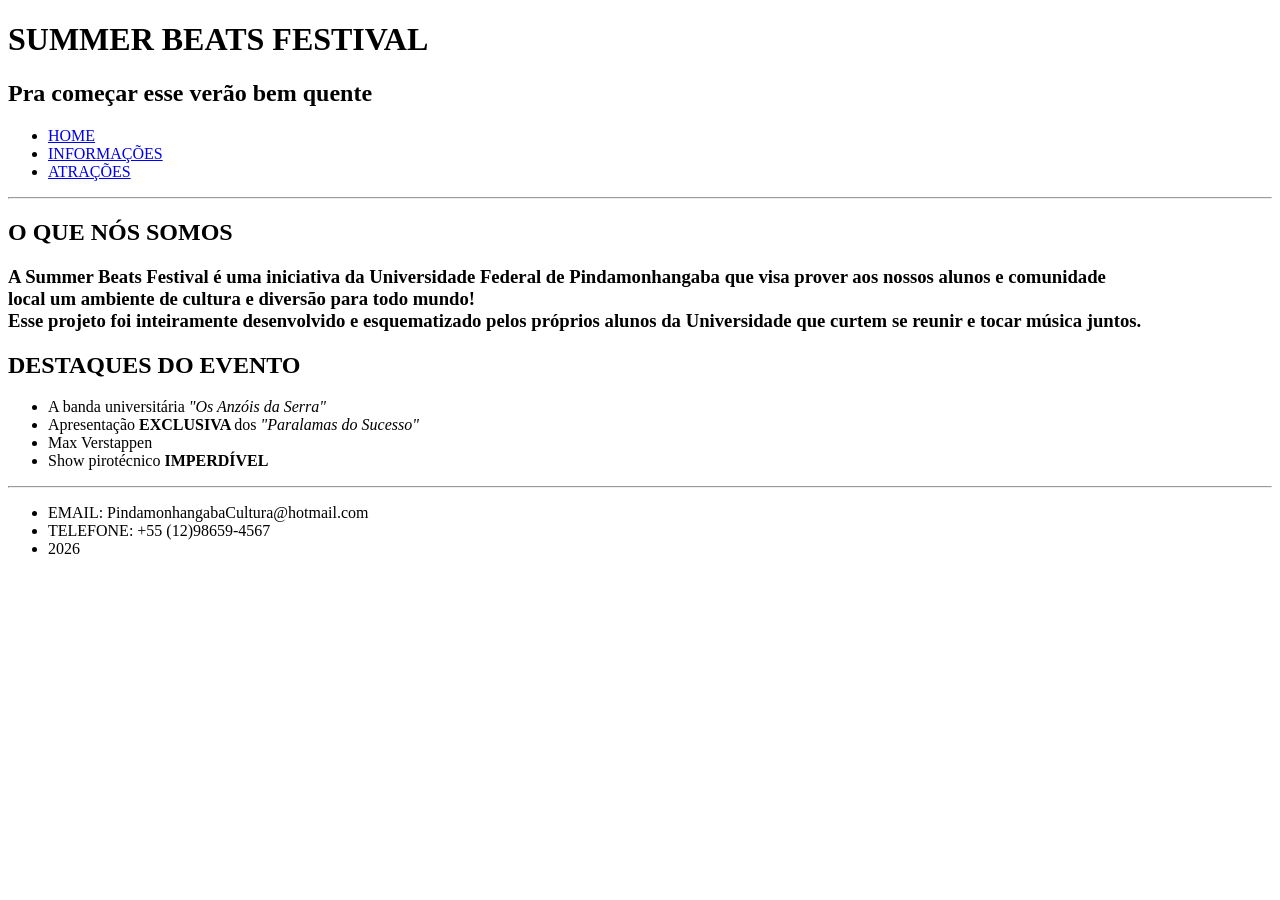
==== index.html @ be87dc03 "first commit" ====
<!DOCTYPE html>
<html lang="pt-BR">
<head>
    <meta charset="UTF-8">
    <meta name="viewport" content="width=device-width, initial-scale=1.0">
    <title>Summer Beats</title>
</head>
<body>
    <header>
        <h1> SUMMER BEATS FESTIVAL </h1>
        <h2> Pra começar esse verão bem quente </h2>
        <nav>
            <ul>
                <li> <a href="./index.html"> HOME </a> </li>
                <li> <a href="./INFORMAÇÕES.html"> INFORMAÇÕES </a> </li>
                <li> <a href="./ATRAÇÕES.html"> ATRAÇÕES </a> </li>
            </ul>
        </nav>
    </header>
    <hr>
    <main>
        <section>
            <article>
                <h2> <b> <strong> O QUE NÓS SOMOS </strong></b></h2>
            </article>
            <article>
                <h3> A Summer Beats Festival é uma iniciativa da Universidade Federal de Pindamonhangaba que visa prover aos nossos alunos
                    e comunidade <br> local um ambiente de cultura e diversão para todo mundo! <br> Esse projeto foi inteiramente desenvolvido e 
                    esquematizado pelos próprios alunos da Universidade que curtem se reunir e tocar música juntos.
                </h3>
            </article>
            <article>
                <h2> <b> <strong> DESTAQUES DO EVENTO </strong>  </b> </h2>
            </article>
            <article>
                <ul>
                    <li> A banda universitária <i> "Os Anzóis da Serra" </i> </li>
                    <li> Apresentação <strong> EXCLUSIVA </strong> dos <i> "Paralamas do Sucesso" </i></li>
                    <li> Max Verstappen </li>
                    <li> Show pirotécnico <strong> IMPERDÍVEL </strong></li>
                </ul>
            </article>
        </section>
    </main>
    <hr>
    <footer>
        <ul>
            <li>EMAIL: PindamonhangabaCultura@hotmail.com</li>
            <li>TELEFONE: +55 (12)98659-4567</li>
            <li>2026</li>
        </ul>
    </footer>
    
</body>
</html>
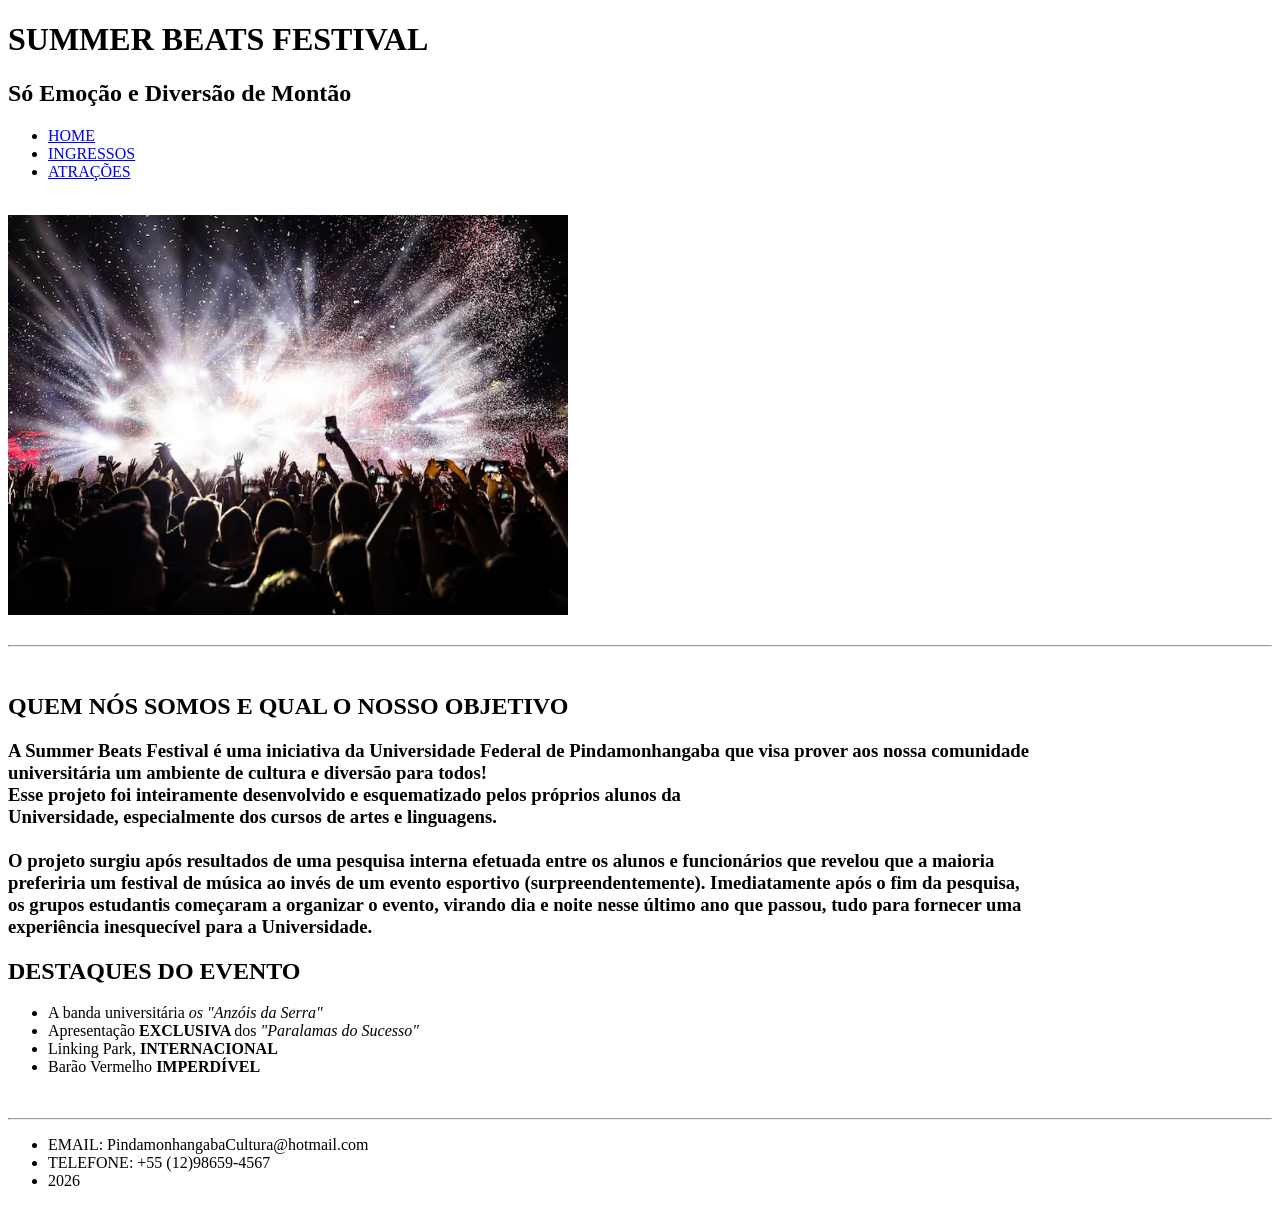
==== commit 790eb8c7: "pus tudo na raíz do projeto" ====
--- a/index.html
+++ b/index.html
@@ -1,55 +1,78 @@
-<!DOCTYPE html>
+<!doctype html>
 <html lang="pt-BR">
-<head>
-    <meta charset="UTF-8">
-    <meta name="viewport" content="width=device-width, initial-scale=1.0">
+  <head>
+    <meta charset="UTF-8" />
+    <meta name="viewport" content="width=device-width, initial-scale=1.0" />
     <title>Summer Beats</title>
-</head>
-<body>
+    <link
+      rel="icon"
+      href="https://cdn-icons-png.flaticon.com/512/195/195123.png"
+    />
+  </head>
+  <body>
     <header>
-        <h1> SUMMER BEATS FESTIVAL </h1>
-        <h2> Pra começar esse verão bem quente </h2>
-        <nav>
-            <ul>
-                <li> <a href="./index.html"> HOME </a> </li>
-                <li> <a href="./INFORMAÇÕES.html"> INFORMAÇÕES </a> </li>
-                <li> <a href="./ATRAÇÕES.html"> ATRAÇÕES </a> </li>
-            </ul>
-        </nav>
+      <h1>SUMMER BEATS FESTIVAL</h1>
+      <h2> Só Emoção e Diversão de Montão </h2>
+      <nav>
+        <ul>
+          <li><a href="./index.html"> HOME </a></li>
+          <li><a href="./INGRESSOS.html"> INGRESSOS </a></li>
+          <li><a href="./ATRAÇÕES.html"> ATRAÇÕES </a></li>
+        </ul>
+      </nav>
+      <br>
+      <img src="./img/rave do greg.avif" alt="Só na curtição"; height="400px"; width="560px">
     </header>
-    <hr>
+    <br />
+    <hr />
     <main>
-        <section>
-            <article>
-                <h2> <b> <strong> O QUE NÓS SOMOS </strong></b></h2>
-            </article>
-            <article>
-                <h3> A Summer Beats Festival é uma iniciativa da Universidade Federal de Pindamonhangaba que visa prover aos nossos alunos
-                    e comunidade <br> local um ambiente de cultura e diversão para todo mundo! <br> Esse projeto foi inteiramente desenvolvido e 
-                    esquematizado pelos próprios alunos da Universidade que curtem se reunir e tocar música juntos.
-                </h3>
-            </article>
-            <article>
-                <h2> <b> <strong> DESTAQUES DO EVENTO </strong>  </b> </h2>
-            </article>
-            <article>
-                <ul>
-                    <li> A banda universitária <i> "Os Anzóis da Serra" </i> </li>
-                    <li> Apresentação <strong> EXCLUSIVA </strong> dos <i> "Paralamas do Sucesso" </i></li>
-                    <li> Max Verstappen </li>
-                    <li> Show pirotécnico <strong> IMPERDÍVEL </strong></li>
-                </ul>
-            </article>
-        </section>
+      <section>
+        <br />
+        <article>
+          <h2>
+            <b> <strong> QUEM NÓS SOMOS E QUAL O NOSSO OBJETIVO </strong></b>
+          </h2>
+        </article>
+        <article>
+          <h3>
+            A Summer Beats Festival é uma iniciativa da Universidade Federal de
+            Pindamonhangaba que visa prover aos nossa comunidade <br> universitária um ambiente de cultura e diversão para todos! <br />
+            Esse projeto foi inteiramente desenvolvido e esquematizado pelos
+            próprios alunos da <br> Universidade, especialmente dos cursos de artes e
+            linguagens. <br />
+            <br />
+            O projeto surgiu após resultados de uma pesquisa interna efetuada entre os alunos e funcionários que revelou que a maioria <br />
+            preferiria um festival de música ao invés de um evento esportivo (surpreendentemente). Imediatamente após o fim da pesquisa, <br>
+            os grupos estudantis começaram a organizar o evento, virando dia e noite nesse último ano que passou, tudo para fornecer uma <br>
+            experiência inesquecível para a Universidade.
+          </h3>
+        </article>
+        <article>
+          <h2>
+            <b> <strong> DESTAQUES DO EVENTO </strong> </b>
+          </h2>
+        </article>
+        <article>
+          <ul>
+            <li>A banda universitária <i> os "Anzóis da Serra" </i></li>
+            <li>
+              Apresentação <strong> EXCLUSIVA </strong> dos
+              <i> "Paralamas do Sucesso" </i>
+            </li>
+            <li>Linking Park, <strong> INTERNACIONAL </strong></li>
+            <li>Barão Vermelho <strong> IMPERDÍVEL </strong></li>
+          </ul>
+        </article>
+      </section>
     </main>
-    <hr>
+    <br />
+    <hr />
     <footer>
-        <ul>
-            <li>EMAIL: PindamonhangabaCultura@hotmail.com</li>
-            <li>TELEFONE: +55 (12)98659-4567</li>
-            <li>2026</li>
-        </ul>
+      <ul>
+        <li>EMAIL: PindamonhangabaCultura@hotmail.com</li>
+        <li>TELEFONE: +55 (12)98659-4567</li>
+        <li>2026</li>
+      </ul>
     </footer>
-    
-</body>
-</html>+  </body>
+</html>
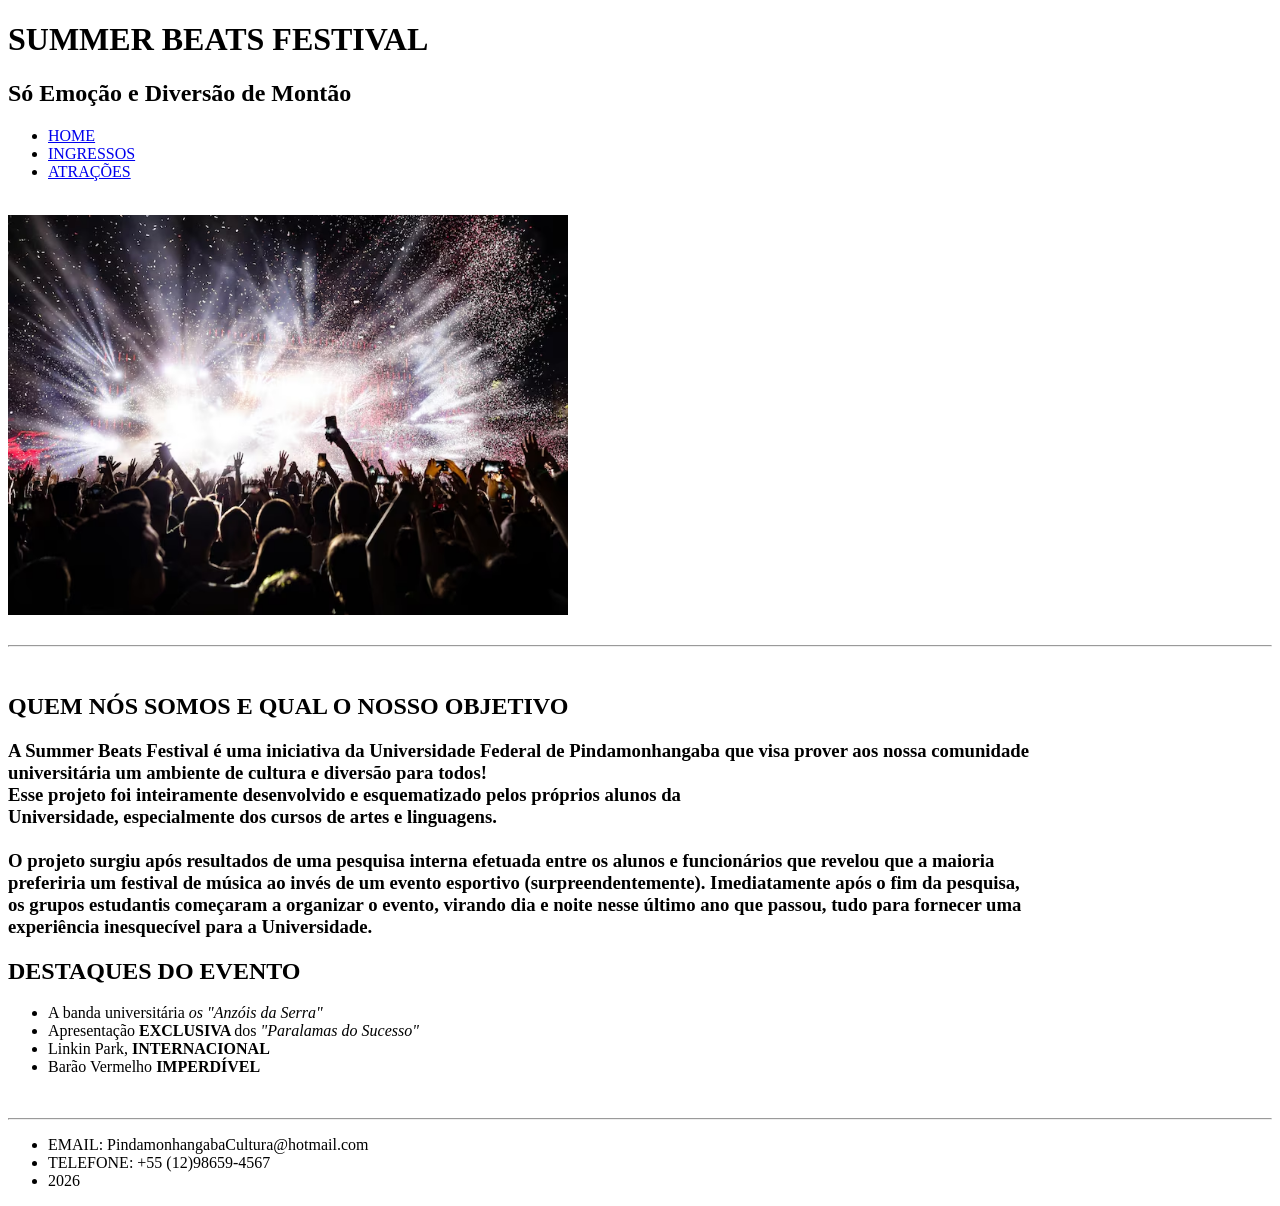
==== commit 618b48b9: "errei o linkin park" ====
--- a/index.html
+++ b/index.html
@@ -59,7 +59,7 @@
               Apresentação <strong> EXCLUSIVA </strong> dos
               <i> "Paralamas do Sucesso" </i>
             </li>
-            <li>Linking Park, <strong> INTERNACIONAL </strong></li>
+            <li>Linkin Park, <strong> INTERNACIONAL </strong></li>
             <li>Barão Vermelho <strong> IMPERDÍVEL </strong></li>
           </ul>
         </article>
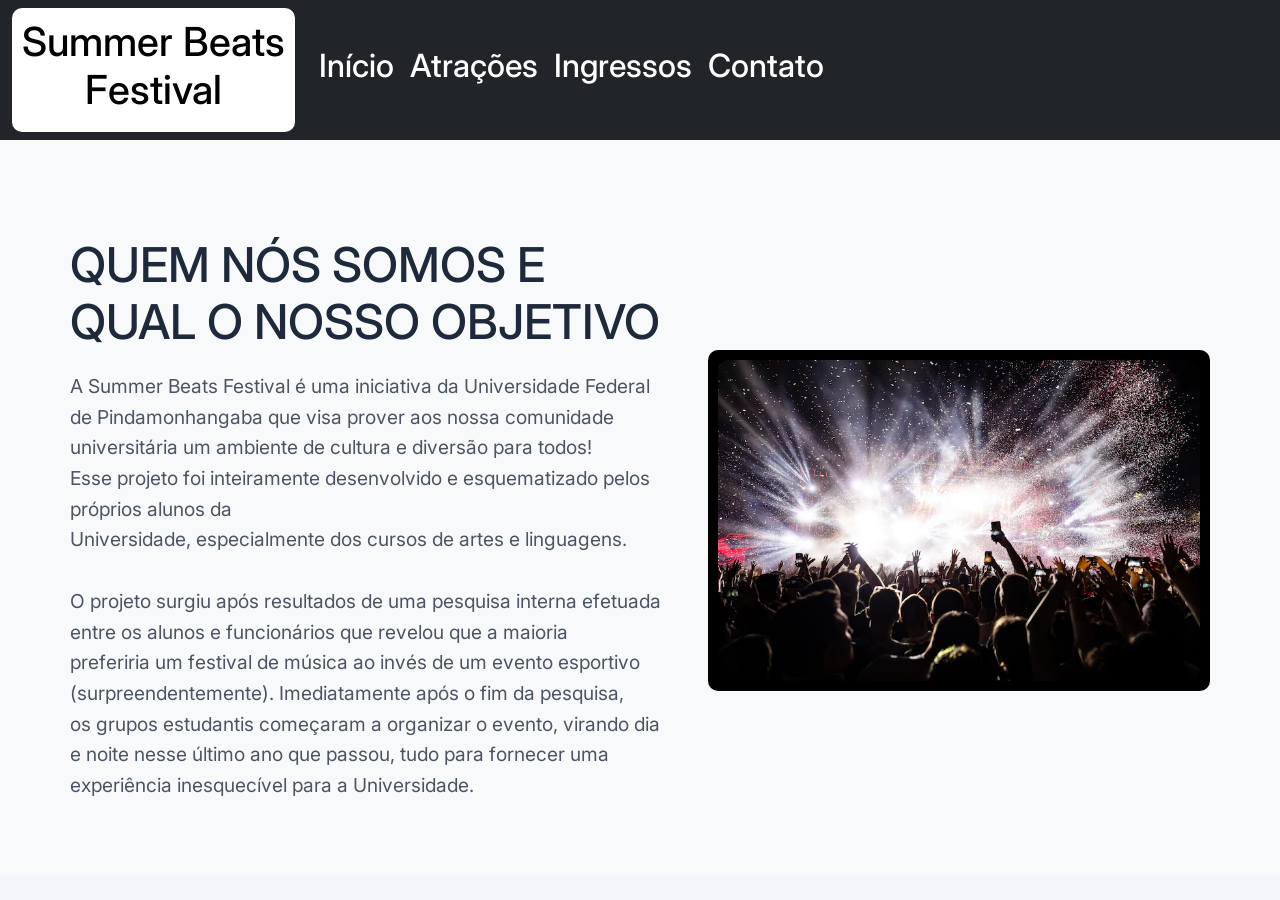
==== commit 16d2a46c: "comecei os trabalhos" ====
--- a/index.html
+++ b/index.html
@@ -1,78 +1,89 @@
-<!doctype html>
-<html lang="pt-BR">
-  <head>
-    <meta charset="UTF-8" />
-    <meta name="viewport" content="width=device-width, initial-scale=1.0" />
-    <title>Summer Beats</title>
-    <link
-      rel="icon"
-      href="https://cdn-icons-png.flaticon.com/512/195/195123.png"
-    />
-  </head>
-  <body>
-    <header>
-      <h1>SUMMER BEATS FESTIVAL</h1>
-      <h2> Só Emoção e Diversão de Montão </h2>
-      <nav>
-        <ul>
-          <li><a href="./index.html"> HOME </a></li>
-          <li><a href="./INGRESSOS.html"> INGRESSOS </a></li>
-          <li><a href="./ATRAÇÕES.html"> ATRAÇÕES </a></li>
-        </ul>
-      </nav>
-      <br>
-      <img src="./img/rave do greg.avif" alt="Só na curtição"; height="400px"; width="560px">
-    </header>
-    <br />
-    <hr />
-    <main>
-      <section>
-        <br />
-        <article>
-          <h2>
-            <b> <strong> QUEM NÓS SOMOS E QUAL O NOSSO OBJETIVO </strong></b>
-          </h2>
-        </article>
-        <article>
-          <h3>
-            A Summer Beats Festival é uma iniciativa da Universidade Federal de
-            Pindamonhangaba que visa prover aos nossa comunidade <br> universitária um ambiente de cultura e diversão para todos! <br />
-            Esse projeto foi inteiramente desenvolvido e esquematizado pelos
-            próprios alunos da <br> Universidade, especialmente dos cursos de artes e
-            linguagens. <br />
-            <br />
-            O projeto surgiu após resultados de uma pesquisa interna efetuada entre os alunos e funcionários que revelou que a maioria <br />
-            preferiria um festival de música ao invés de um evento esportivo (surpreendentemente). Imediatamente após o fim da pesquisa, <br>
-            os grupos estudantis começaram a organizar o evento, virando dia e noite nesse último ano que passou, tudo para fornecer uma <br>
-            experiência inesquecível para a Universidade.
-          </h3>
-        </article>
-        <article>
-          <h2>
-            <b> <strong> DESTAQUES DO EVENTO </strong> </b>
-          </h2>
-        </article>
-        <article>
-          <ul>
-            <li>A banda universitária <i> os "Anzóis da Serra" </i></li>
-            <li>
-              Apresentação <strong> EXCLUSIVA </strong> dos
-              <i> "Paralamas do Sucesso" </i>
-            </li>
-            <li>Linkin Park, <strong> INTERNACIONAL </strong></li>
-            <li>Barão Vermelho <strong> IMPERDÍVEL </strong></li>
-          </ul>
-        </article>
-      </section>
-    </main>
-    <br />
-    <hr />
-    <footer>
-      <ul>
-        <li>EMAIL: PindamonhangabaCultura@hotmail.com</li>
-        <li>TELEFONE: +55 (12)98659-4567</li>
-        <li>2026</li>
-      </ul>
-    </footer>
-  </body>
-</html>
+<!DOCTYPE html>
+<html lang="en">
+
+<head>
+    <meta charset="UTF-8">
+    <meta name="viewport" content="width=device-width, initial-scale=1.0">
+    <title>Summer Beats Festival</title>
+    <link href="https://fonts.googleapis.com/css2?family=Material+Symbols+Outlined" rel="stylesheet" />
+    <link rel="stylesheet" href="https://cdnjs.cloudflare.com/ajax/libs/font-awesome/6.5.0/css/all.min.css" />
+    <link href="https://cdn.jsdelivr.net/npm/bootstrap@5.3.8/dist/css/bootstrap.min.css" rel="stylesheet"
+        integrity="sha384-sRIl4kxILFvY47J16cr9ZwB07vP4J8+LH7qKQnuqkuIAvNWLzeN8tE5YBujZqJLB" crossorigin="anonymous" />
+    <link rel="stylesheet" href="style.css">
+</head>
+
+<body>
+    <div class="Container bg-body-tertiary">
+        <header>
+            <!-- BARRA DE NAVEGAÇÃO DO BOOTSTRAP -->
+            <nav class="navbar navbar-expand-lg bg-dark" data-bs-theme="dark">
+                <div class="container-fluid d-flex justify-content-xl-between">
+                    <a class="navbar-brand" href="#" id="titulo">
+                        <h1>Summer Beats <br /> Festival</h1>
+                    </a>
+                    <button class="navbar-toggler" type="button" data-bs-toggle="collapse"
+                        data-bs-target="#navbarSupportedContent" aria-controls="navbarSupportedContent"
+                        aria-expanded="false" aria-label="Toggle navigation">
+                        <span class="navbar-toggler-icon"></span>
+                    </button>
+                    <div class="collapse navbar-collapse" id="navbarSupportedContent">
+                        <ul class="navbar-nav me-auto mb-2 mb-lg-0">
+                            <li class="nav-item">
+                                <a class="nav-link active" aria-current="page" href="./index.html">
+                                    <h2>Início</h2>
+                                </a>
+                            </li>
+                            <li class="nav-item">
+                                <a class="nav-link active" aria-current="page" href="./ATRAÇÕES.html">
+                                    <h2>Atrações</h2>
+                                </a>
+                            </li>
+                            <li class="nav-item">
+                                <a class="nav-link active" aria-current="page" href="./INGRESSOS.html">
+                                    <h2>Ingressos</h2>
+                                </a>
+                            </li>
+                            <li class="nav-item">
+                                <a class="nav-link active" aria-current="page" href="./CONTATO.html">
+                                    <h2>Contato</h2>
+                                </a>
+                            </li>
+                    </div>
+                </div>
+            </nav>
+        </header>
+        <br>
+        <main>
+            <section id="inicio" class="container hero">
+                <div class="hero-texto">
+                    <h1>QUEM NÓS SOMOS E QUAL O NOSSO OBJETIVO</h1>
+                    <p>A Summer Beats Festival é uma iniciativa da Universidade Federal de
+                        Pindamonhangaba que visa prover aos nossa comunidade <br> universitária um ambiente de cultura e
+                        diversão para todos! <br />
+                        Esse projeto foi inteiramente desenvolvido e esquematizado pelos
+                        próprios alunos da <br> Universidade, especialmente dos cursos de artes e
+                        linguagens. <br />
+                        <br />
+                        O projeto surgiu após resultados de uma pesquisa interna efetuada entre os alunos e funcionários
+                        que revelou que a maioria <br />
+                        preferiria um festival de música ao invés de um evento esportivo (surpreendentemente).
+                        Imediatamente após o fim da pesquisa, <br>
+                        os grupos estudantis começaram a organizar o evento, virando dia e noite nesse último ano que
+                        passou, tudo para fornecer uma <br>
+                        experiência inesquecível para a Universidade.
+                    </p>
+                </div>
+                <div class="hero-imagem" id="img1">
+                    <img src="./img/rave do greg.avif" alt="...">
+                </div>
+            </section>
+        </main>
+
+    </div>
+
+    <script src="https://cdn.jsdelivr.net/npm/bootstrap@5.3.8/dist/js/bootstrap.bundle.min.js"
+        integrity="sha384-FKyoEForCGlyvwx9Hj09JcYn3nv7wiPVlz7YYwJrWVcXK/BmnVDxM+D2scQbITxI" crossorigin="anonymous">
+        </script>
+</body>
+
+</html>
--- a/style.css
+++ b/style.css
@@ -0,0 +1,64 @@
+@import url('https://fonts.googleapis.com/css2?family=Inter:ital,opsz,wght@0,14..32,100..900;1,14..32,100..900&display=swap');
+
+*{
+    margin: 0;
+    padding: 0px;
+}
+.container-fluid {
+
+}
+
+body{
+    font-family: "Inter", sans-serif;
+    background-color: #f4f6fb;
+    color: black;
+    line-height: 1.6;
+}
+img{
+    max-width: 100%;
+    display: block;
+    border-radius: 10px;
+}
+a{
+    text-decoration: none;
+}
+
+#navbarSupportedContent{
+    text-align: center;
+}
+
+#titulo{
+    padding: 10px;
+    text-align: center;
+    background-color: white;
+    color: black;
+    border-radius: 10px;
+}
+.hero{
+    display: grid;
+    grid-template-columns: 1.2fr 1fr;
+    gap: 35px;
+    align-items: center;
+    padding: 50px 0;
+}
+
+.hero-texto h1{
+    font-size: 3em;
+    line-height: 1.2;
+    color: #1e293b;
+    margin: 20px 0;
+}
+
+.hero-texto p{
+    font-size: 1.2em;
+    color: #4b5563;
+    margin-bottom: 25px;
+}
+
+#img1{
+    padding: 10px;
+    text-align: center;
+    background-color: black;
+    color: white;
+    border-radius: 10px;
+}
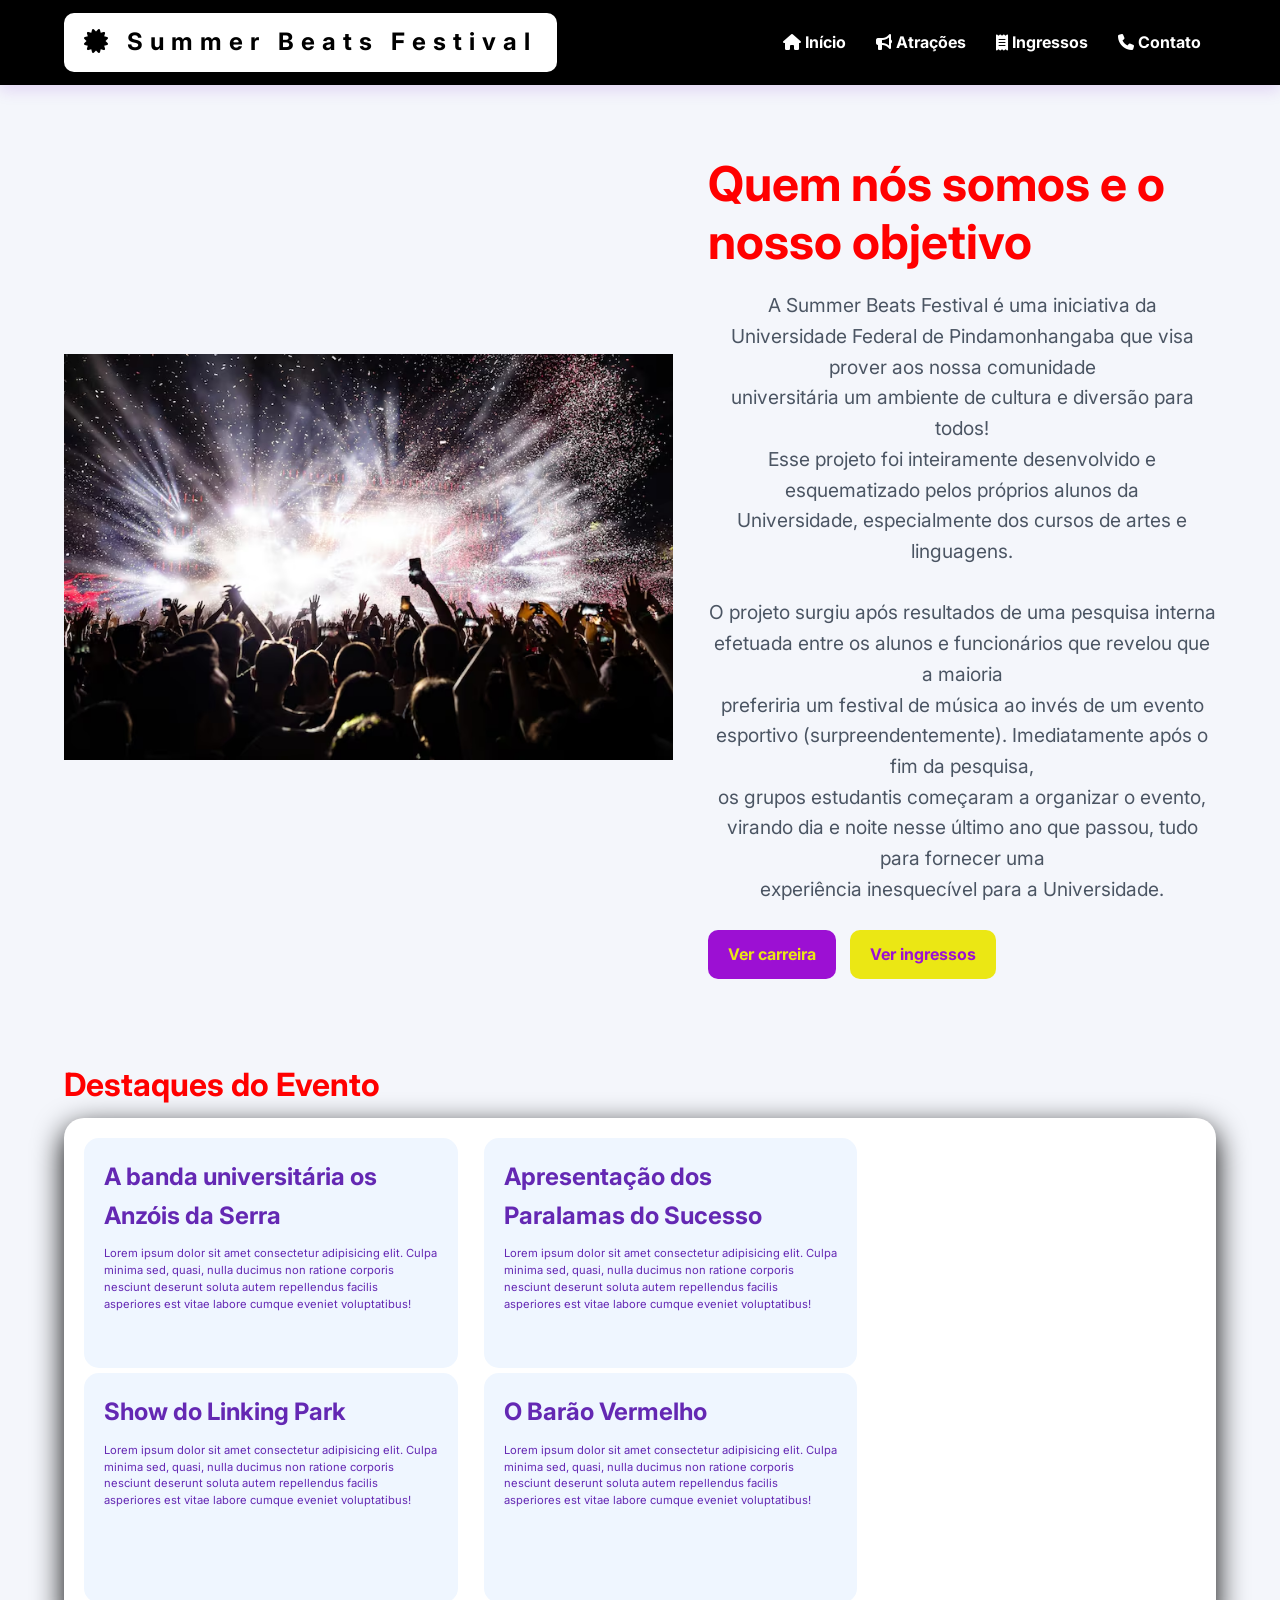
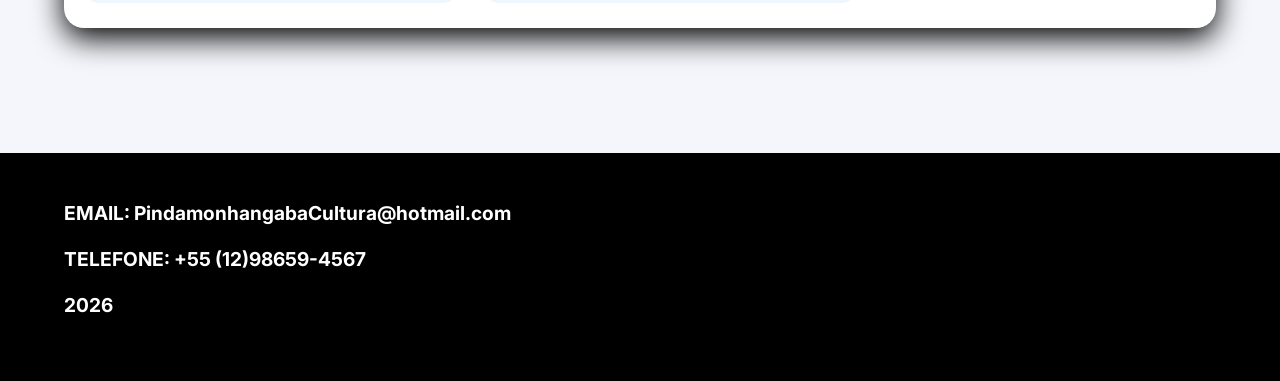
==== commit a77fadc9: "o dificil já se foi" ====
--- a/index.html
+++ b/index.html
@@ -1,89 +1,127 @@
 <!DOCTYPE html>
 <html lang="en">
-
 <head>
     <meta charset="UTF-8">
     <meta name="viewport" content="width=device-width, initial-scale=1.0">
     <title>Summer Beats Festival</title>
-    <link href="https://fonts.googleapis.com/css2?family=Material+Symbols+Outlined" rel="stylesheet" />
-    <link rel="stylesheet" href="https://cdnjs.cloudflare.com/ajax/libs/font-awesome/6.5.0/css/all.min.css" />
-    <link href="https://cdn.jsdelivr.net/npm/bootstrap@5.3.8/dist/css/bootstrap.min.css" rel="stylesheet"
-        integrity="sha384-sRIl4kxILFvY47J16cr9ZwB07vP4J8+LH7qKQnuqkuIAvNWLzeN8tE5YBujZqJLB" crossorigin="anonymous" />
+    <link rel="icon" href="https://cdn-icons-png.flaticon.com/512/195/195123.png">
+    <link
+      href="https://fonts.googleapis.com/css2?family=Material+Symbols+Outlined"
+      rel="stylesheet"
+    />
+    <link
+      rel="stylesheet"
+      href="https://cdnjs.cloudflare.com/ajax/libs/font-awesome/6.5.0/css/all.min.css"
+    />
     <link rel="stylesheet" href="style.css">
 </head>
+<body>
+    <header class="topo">
+        <nav class="navegacao container">
+            <div class="logo" id="logo">
+                <a href="#">
+                <i class="fa-solid fa-certificate"></i>
+                Summer Beats Festival
+                </a>
+            </div>
+            <ul class="menu">
+                <li>
+                    <a href="index.html">
+                        <i class="fa-solid fa-house"></i>
+                        Início
+                    </a>
+                </li>
+                <li>
+                    <a href="ATRAÇÕES.html">
+                        <i class="fa-solid fa-bullhorn"></i>
+                        Atrações
+                    </a>
+                </li>
+                <li>
+                    <a href="INGRESSOS.html">
+                        <i class="fa-solid fa-receipt"></i>
+                        Ingressos
+                    </a>
+                </li>
+                <li>
+                    <a href="CONTATO.html">
+                        <i class="fa-solid fa-phone"></i>
+                        Contato
+                    </a>
+                </li>
+            </ul>
+        </nav>
+    </header>
+    <main>
+        <section id="inicio" class="container hero">
+            <div class="hero-imagem">
+                <img src="/img/rave do greg.avif" alt="festa1">
+            </div>
+            <div class="hero-texto" >
+                <h1 style="color: red;" >Quem nós somos e o nosso objetivo</h1>
+                <p>
+                    A Summer Beats Festival é uma iniciativa da Universidade Federal de
+            Pindamonhangaba que visa prover aos nossa comunidade <br> universitária um ambiente de cultura e diversão para todos! <br />
+            Esse projeto foi inteiramente desenvolvido e esquematizado pelos
+            próprios alunos da <br> Universidade, especialmente dos cursos de artes e
+            linguagens. <br />
+            <br />
+            O projeto surgiu após resultados de uma pesquisa interna efetuada entre os alunos e funcionários que revelou que a maioria <br />
+            preferiria um festival de música ao invés de um evento esportivo (surpreendentemente). Imediatamente após o fim da pesquisa, <br>
+            os grupos estudantis começaram a organizar o evento, virando dia e noite nesse último ano que passou, tudo para fornecer uma <br>
+            experiência inesquecível para a Universidade.
+                </p>
 
-<body>
-    <div class="Container bg-body-tertiary">
-        <header>
-            <!-- BARRA DE NAVEGAÇÃO DO BOOTSTRAP -->
-            <nav class="navbar navbar-expand-lg bg-dark" data-bs-theme="dark">
-                <div class="container-fluid d-flex justify-content-xl-between">
-                    <a class="navbar-brand" href="#" id="titulo">
-                        <h1>Summer Beats <br /> Festival</h1>
-                    </a>
-                    <button class="navbar-toggler" type="button" data-bs-toggle="collapse"
-                        data-bs-target="#navbarSupportedContent" aria-controls="navbarSupportedContent"
-                        aria-expanded="false" aria-label="Toggle navigation">
-                        <span class="navbar-toggler-icon"></span>
-                    </button>
-                    <div class="collapse navbar-collapse" id="navbarSupportedContent">
-                        <ul class="navbar-nav me-auto mb-2 mb-lg-0">
-                            <li class="nav-item">
-                                <a class="nav-link active" aria-current="page" href="./index.html">
-                                    <h2>Início</h2>
-                                </a>
-                            </li>
-                            <li class="nav-item">
-                                <a class="nav-link active" aria-current="page" href="./ATRAÇÕES.html">
-                                    <h2>Atrações</h2>
-                                </a>
-                            </li>
-                            <li class="nav-item">
-                                <a class="nav-link active" aria-current="page" href="./INGRESSOS.html">
-                                    <h2>Ingressos</h2>
-                                </a>
-                            </li>
-                            <li class="nav-item">
-                                <a class="nav-link active" aria-current="page" href="./CONTATO.html">
-                                    <h2>Contato</h2>
-                                </a>
-                            </li>
+                <div class="hero-acoes">
+                    <a href="ATRAÇÕES.html" class="botao botao-primario"> Ver carreira</a>
+                    <a href="INGRESSOS.html" class="botao botao-secundario"> Ver ingressos</a>
+                </div>
+            </div>
+        </section>
+        <section class="container secao">
+            <div class="titulo-secao">
+                <h2 style="color: red;">Destaques do Evento</h2>
+                <div class="linha-cards-inlineblock">
+                    <div class="card-inlineblock">
+                        <h3>A banda universitária os Anzóis da Serra</h3>
+                        <p>
+                            Lorem ipsum dolor sit amet consectetur adipisicing elit. Culpa minima sed, quasi, nulla ducimus non ratione corporis nesciunt deserunt soluta autem repellendus facilis asperiores est vitae labore cumque eveniet voluptatibus!
+                        </p>
+                    </div>
+                    <div class="card-inlineblock">
+                        <h3>Apresentação dos Paralamas do Sucesso</h3>
+                        <p>
+                            Lorem ipsum dolor sit amet consectetur adipisicing elit. Culpa minima sed, quasi, nulla ducimus non ratione corporis nesciunt deserunt soluta autem repellendus facilis asperiores est vitae labore cumque eveniet voluptatibus!
+                        </p>
+                    </div>
+                    <div class="card-inlineblock">
+                        <h3>Show do Linking Park</h3>
+                        <p>
+                            Lorem ipsum dolor sit amet consectetur adipisicing elit. Culpa minima sed, quasi, nulla ducimus non ratione corporis nesciunt deserunt soluta autem repellendus facilis asperiores est vitae labore cumque eveniet voluptatibus!
+                        </p>
+                    </div>
+                    <div class="card-inlineblock">
+                        <h3>O Barão Vermelho</i></h3>
+                        <p>
+                            Lorem ipsum dolor sit amet consectetur adipisicing elit. Culpa minima sed, quasi, nulla ducimus non ratione corporis nesciunt deserunt soluta autem repellendus facilis asperiores est vitae labore cumque eveniet voluptatibus!
+                        </p>
                     </div>
                 </div>
-            </nav>
-        </header>
-        <br>
-        <main>
-            <section id="inicio" class="container hero">
-                <div class="hero-texto">
-                    <h1>QUEM NÓS SOMOS E QUAL O NOSSO OBJETIVO</h1>
-                    <p>A Summer Beats Festival é uma iniciativa da Universidade Federal de
-                        Pindamonhangaba que visa prover aos nossa comunidade <br> universitária um ambiente de cultura e
-                        diversão para todos! <br />
-                        Esse projeto foi inteiramente desenvolvido e esquematizado pelos
-                        próprios alunos da <br> Universidade, especialmente dos cursos de artes e
-                        linguagens. <br />
-                        <br />
-                        O projeto surgiu após resultados de uma pesquisa interna efetuada entre os alunos e funcionários
-                        que revelou que a maioria <br />
-                        preferiria um festival de música ao invés de um evento esportivo (surpreendentemente).
-                        Imediatamente após o fim da pesquisa, <br>
-                        os grupos estudantis começaram a organizar o evento, virando dia e noite nesse último ano que
-                        passou, tudo para fornecer uma <br>
-                        experiência inesquecível para a Universidade.
-                    </p>
-                </div>
-                <div class="hero-imagem" id="img1">
-                    <img src="./img/rave do greg.avif" alt="...">
-                </div>
-            </section>
-        </main>
-
-    </div>
-
-    <script src="https://cdn.jsdelivr.net/npm/bootstrap@5.3.8/dist/js/bootstrap.bundle.min.js"
-        integrity="sha384-FKyoEForCGlyvwx9Hj09JcYn3nv7wiPVlz7YYwJrWVcXK/BmnVDxM+D2scQbITxI" crossorigin="anonymous">
-        </script>
+            </div>
+        </section>
+    </main>
+    <footer class="rodape">
+        <div class="container rodape-grid">
+            <div>
+                <h3>EMAIL: PindamonhangabaCultura@hotmail.com</h3>
+            </div>
+            <div>
+                <h3>TELEFONE: +55 (12)98659-4567</h3>
+            </div>
+            <div>
+                <h3>2026</h3>
+            </div>
+        </div>
+    </footer>
 </body>
-
 </html>
--- a/style.css
+++ b/style.css
@@ -1,12 +1,11 @@
 @import url('https://fonts.googleapis.com/css2?family=Inter:ital,opsz,wght@0,14..32,100..900;1,14..32,100..900&display=swap');
+
+/* RESET */
 
 *{
     margin: 0;
     padding: 0px;
 }
-.container-fluid {
-
-}
 
 body{
     font-family: "Inter", sans-serif;
@@ -14,26 +13,83 @@
     color: black;
     line-height: 1.6;
 }
+
 img{
     max-width: 100%;
     display: block;
-    border-radius: 10px;
-}
+}
+
 a{
     text-decoration: none;
 }
 
-#navbarSupportedContent{
-    text-align: center;
-}
-
-#titulo{
+.container{
+    width: 90%;
+    margin: 0 auto;
+    max-width: 1400px;
+}
+
+#logo{
+    background-color: white;
+    color: black;
     padding: 10px;
-    text-align: center;
+    border-radius: 10px;
+}
+.topo{
+    background: black ;
+    position: sticky;
+    top: 0;
+    z-index: 2;
+    box-shadow: 0 5px 15px rgba(119, 23, 209, 0.15);
+}
+
+.topo a{
+    color: black;
+    font-weight: 700;
+    padding: 5px 10px;
+    border-radius: 10px;
+    transition: 0.5s;
+}
+
+.topo a:hover{
+    background-color: black;
+    color: white;
+}
+
+.navegacao{
+    display: flex;
+    justify-content: space-between;
+    align-items: center;
+    gap: 20px;
+    min-height: 85px;
+}
+
+.logo{
+    color: white;
+    font-size: 1.5em;
+    font-weight: bolder;
+    letter-spacing: 7px;
+}
+
+.menu{
+    list-style: none;
+    display: flex;
+    gap: 30;
+}
+
+.menu a{
+    color: white;
+    font-weight: 700;
+    padding: 10px 15px;
+    border-radius: 10px;
+    transition: 0.5s;
+}
+
+.menu a:hover{
     background-color: white;
     color: black;
-    border-radius: 10px;
-}
+}
+
 .hero{
     display: grid;
     grid-template-columns: 1.2fr 1fr;
@@ -45,20 +101,108 @@
 .hero-texto h1{
     font-size: 3em;
     line-height: 1.2;
-    color: #1e293b;
+    /* color: #1e293b; */
     margin: 20px 0;
 }
 
 .hero-texto p{
+    text-align: center;
     font-size: 1.2em;
     color: #4b5563;
     margin-bottom: 25px;
 }
 
-#img1{
-    padding: 10px;
-    text-align: center;
+.etiqueta-linha{
+    display: inline;
+    background-color: #dbeafe;
+    color: rgb(156, 16, 211);
+    padding: 5px 10px;
+    border-radius: 10%;
+    margin-right: 10px;
+    font-weight: 600;
+
+}
+
+.destaque-inline{
+    display: inline;
+    color: rgb(235, 231, 20);
+    font-weight: 700;
+}
+
+.botao{
+    display: inline-block;
+    padding: 12px 20px;
+    border-radius: 10px;
+    font-weight: 700;
+    margin-right: 10px ;
+}
+
+.botao-primario{
+    background-color: rgb(156, 16, 211);
+    color: rgb(235, 231, 20);
+}
+
+.botao-secundario{
+    background-color: rgb(235, 231, 20);
+    color: rgb(156, 16, 211);
+}
+
+.secao{
+    padding: 30px 0 50px 0;
+}
+
+.titulo-secao{
+    margin-bottom: 25px;
+}
+
+.titulo-secao h2{
+    font-size: 2em;
+    margin-bottom: 8px;
+}
+
+.linha-cards-inlineblock{
+    background-color: white;
+    border-radius: 20px;
+    padding: 20px;
+    box-shadow: 0 10px 30px black;
+}
+
+.card-inlineblock{
+    display: inline-block;
+    width: 30%;
+    min-height: 190px;
+    margin-right: 2%;
+    background-color: #eff6ff;
+    color: #6428b3;
+    border-radius: 15px;
+    padding: 20px;
+    margin-bottom: 5px
+}
+
+.card-inlineblock h3{
+    font-size: 1.5em;
+    margin-bottom: 10px;
+
+}
+
+.card-inlineblock p{
+    font-size: 0.7em;
+    line-height: 1.5;
+}
+
+.rodape{
+    margin-top: 50px;
     background-color: black;
     color: white;
-    border-radius: 10px;
+    padding: 45px 0;
+}
+
+.rodape-grid h3{
+    font-size: 1.2em;
+    margin-bottom: 15px;
+}
+
+.rodape-grid p {
+    font-size: #d1d5db;
+    margin-bottom: 10px;
 }
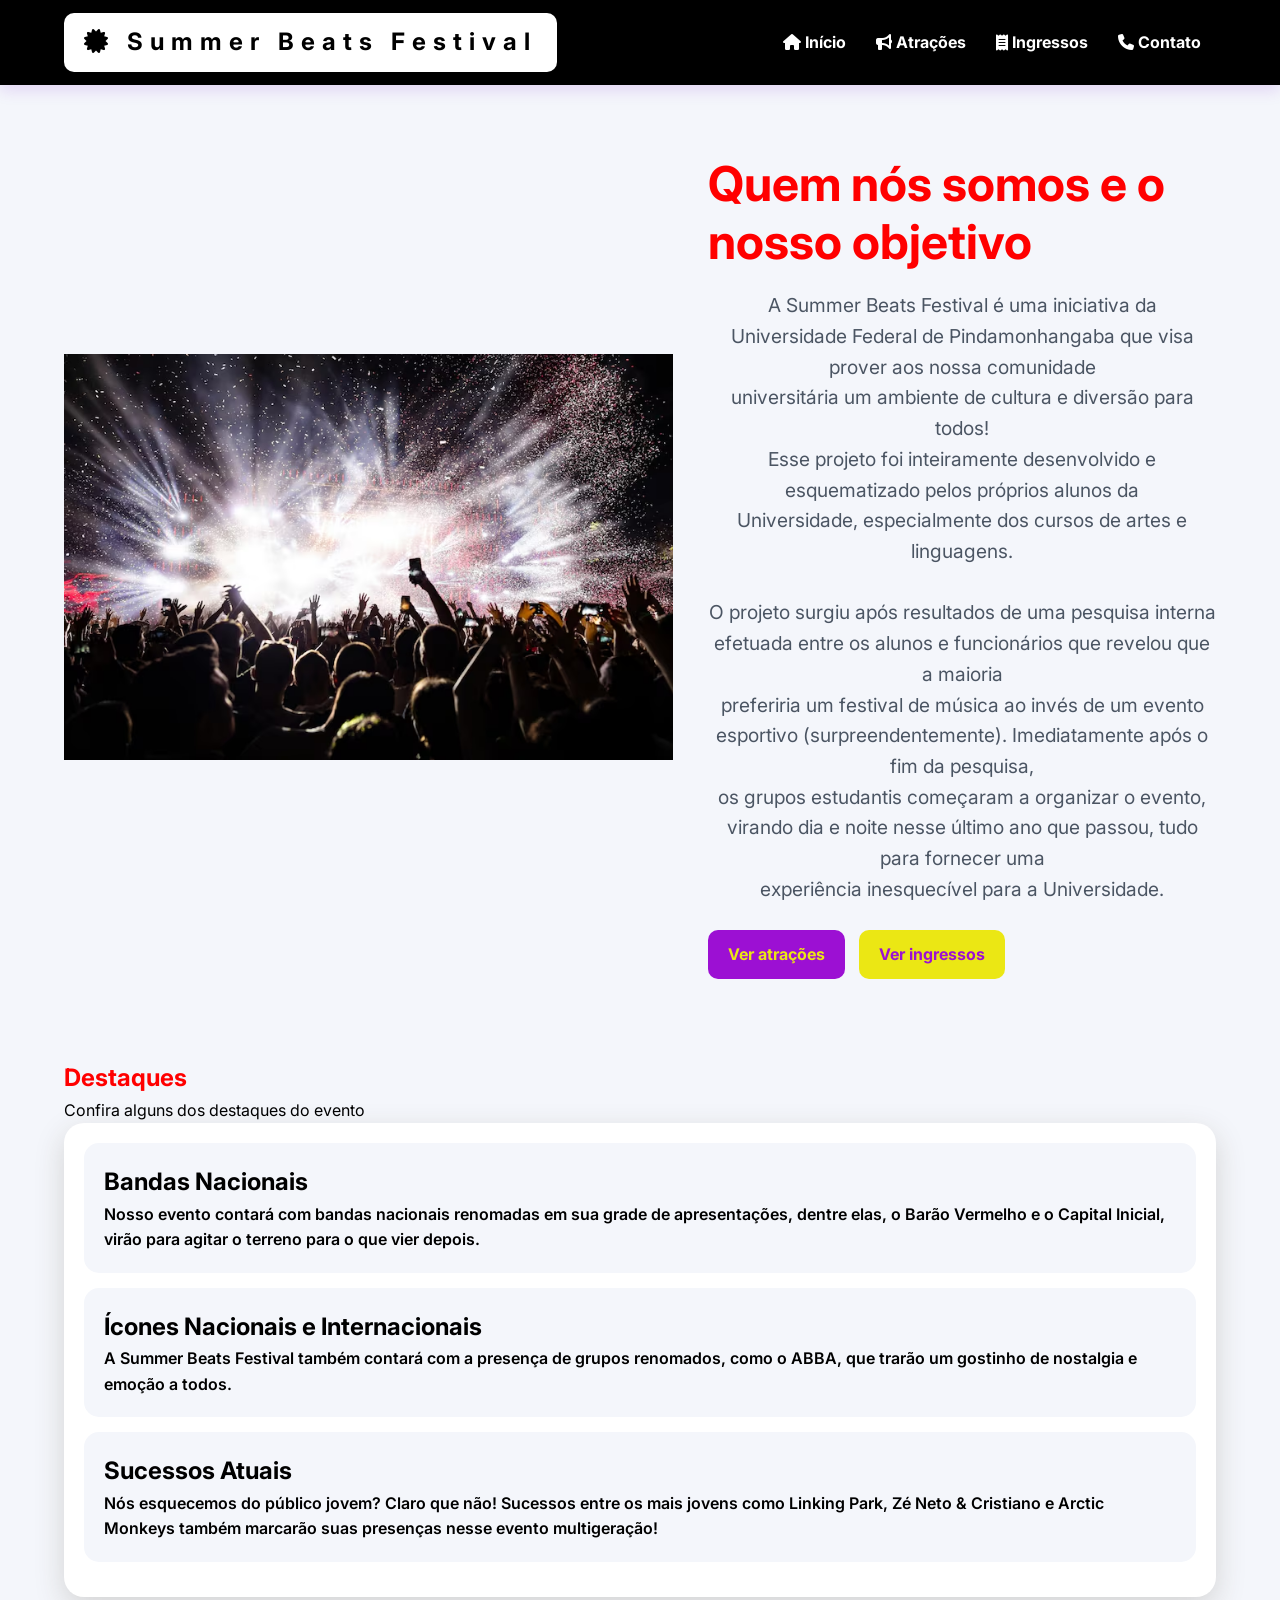
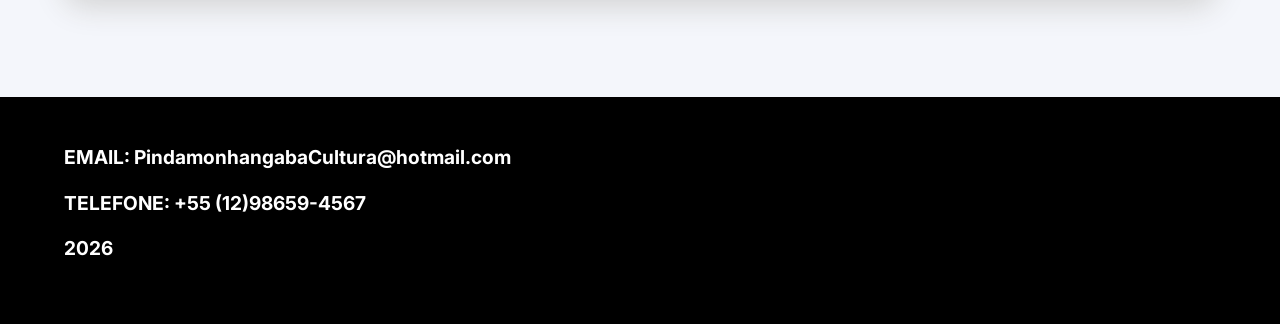
==== commit 4a4ef519: "finalizei" ====
--- a/index.html
+++ b/index.html
@@ -1,27 +1,23 @@
 <!DOCTYPE html>
 <html lang="en">
+
 <head>
     <meta charset="UTF-8">
     <meta name="viewport" content="width=device-width, initial-scale=1.0">
     <title>Summer Beats Festival</title>
     <link rel="icon" href="https://cdn-icons-png.flaticon.com/512/195/195123.png">
-    <link
-      href="https://fonts.googleapis.com/css2?family=Material+Symbols+Outlined"
-      rel="stylesheet"
-    />
-    <link
-      rel="stylesheet"
-      href="https://cdnjs.cloudflare.com/ajax/libs/font-awesome/6.5.0/css/all.min.css"
-    />
+    <link href="https://fonts.googleapis.com/css2?family=Material+Symbols+Outlined" rel="stylesheet" />
+    <link rel="stylesheet" href="https://cdnjs.cloudflare.com/ajax/libs/font-awesome/6.5.0/css/all.min.css" />
     <link rel="stylesheet" href="style.css">
 </head>
+
 <body>
     <header class="topo">
         <nav class="navegacao container">
             <div class="logo" id="logo">
                 <a href="#">
-                <i class="fa-solid fa-certificate"></i>
-                Summer Beats Festival
+                    <i class="fa-solid fa-certificate"></i>
+                    Summer Beats Festival
                 </a>
             </div>
             <ul class="menu">
@@ -57,58 +53,57 @@
             <div class="hero-imagem">
                 <img src="/img/rave do greg.avif" alt="festa1">
             </div>
-            <div class="hero-texto" >
-                <h1 style="color: red;" >Quem nós somos e o nosso objetivo</h1>
+            <div class="hero-texto">
+                <h1 style="color: red;">Quem nós somos e o nosso objetivo</h1>
                 <p>
                     A Summer Beats Festival é uma iniciativa da Universidade Federal de
-            Pindamonhangaba que visa prover aos nossa comunidade <br> universitária um ambiente de cultura e diversão para todos! <br />
-            Esse projeto foi inteiramente desenvolvido e esquematizado pelos
-            próprios alunos da <br> Universidade, especialmente dos cursos de artes e
-            linguagens. <br />
-            <br />
-            O projeto surgiu após resultados de uma pesquisa interna efetuada entre os alunos e funcionários que revelou que a maioria <br />
-            preferiria um festival de música ao invés de um evento esportivo (surpreendentemente). Imediatamente após o fim da pesquisa, <br>
-            os grupos estudantis começaram a organizar o evento, virando dia e noite nesse último ano que passou, tudo para fornecer uma <br>
-            experiência inesquecível para a Universidade.
+                    Pindamonhangaba que visa prover aos nossa comunidade <br> universitária um ambiente de cultura e
+                    diversão para todos! <br />
+                    Esse projeto foi inteiramente desenvolvido e esquematizado pelos
+                    próprios alunos da <br> Universidade, especialmente dos cursos de artes e
+                    linguagens. <br />
+                    <br />
+                    O projeto surgiu após resultados de uma pesquisa interna efetuada entre os alunos e funcionários que
+                    revelou que a maioria <br />
+                    preferiria um festival de música ao invés de um evento esportivo (surpreendentemente). Imediatamente
+                    após o fim da pesquisa, <br>
+                    os grupos estudantis começaram a organizar o evento, virando dia e noite nesse último ano que
+                    passou, tudo para fornecer uma <br>
+                    experiência inesquecível para a Universidade.
                 </p>
 
                 <div class="hero-acoes">
-                    <a href="ATRAÇÕES.html" class="botao botao-primario"> Ver carreira</a>
+                    <a href="ATRAÇÕES.html" class="botao botao-primario"> Ver atrações</a>
                     <a href="INGRESSOS.html" class="botao botao-secundario"> Ver ingressos</a>
                 </div>
             </div>
         </section>
-        <section class="container secao">
-            <div class="titulo-secao">
-                <h2 style="color: red;">Destaques do Evento</h2>
-                <div class="linha-cards-inlineblock">
-                    <div class="card-inlineblock">
-                        <h3>A banda universitária os Anzóis da Serra</h3>
-                        <p>
-                            Lorem ipsum dolor sit amet consectetur adipisicing elit. Culpa minima sed, quasi, nulla ducimus non ratione corporis nesciunt deserunt soluta autem repellendus facilis asperiores est vitae labore cumque eveniet voluptatibus!
-                        </p>
-                    </div>
-                    <div class="card-inlineblock">
-                        <h3>Apresentação dos Paralamas do Sucesso</h3>
-                        <p>
-                            Lorem ipsum dolor sit amet consectetur adipisicing elit. Culpa minima sed, quasi, nulla ducimus non ratione corporis nesciunt deserunt soluta autem repellendus facilis asperiores est vitae labore cumque eveniet voluptatibus!
-                        </p>
-                    </div>
-                    <div class="card-inlineblock">
-                        <h3>Show do Linking Park</h3>
-                        <p>
-                            Lorem ipsum dolor sit amet consectetur adipisicing elit. Culpa minima sed, quasi, nulla ducimus non ratione corporis nesciunt deserunt soluta autem repellendus facilis asperiores est vitae labore cumque eveniet voluptatibus!
-                        </p>
-                    </div>
-                    <div class="card-inlineblock">
-                        <h3>O Barão Vermelho</i></h3>
-                        <p>
-                            Lorem ipsum dolor sit amet consectetur adipisicing elit. Culpa minima sed, quasi, nulla ducimus non ratione corporis nesciunt deserunt soluta autem repellendus facilis asperiores est vitae labore cumque eveniet voluptatibus!
-                        </p>
-                    </div>
-                </div>
-            </div>
-        </section>
+        <section id="história" class="container secao">
+        <div class="título-secao">
+          <h1 style="display: flex; justify-content: left; color: red;">Destaques</h1>
+          <p>
+            Confira alguns dos destaques do evento
+          </p>
+        </div>
+
+        <!-- Div pra mostrar o tipo de display -->
+        <div class="bloco-historia">
+          <div class="caixa-block">
+            <h2 style="display: flex; justify-content: left;">Bandas Nacionais</h2>
+            Nosso evento contará com bandas nacionais renomadas em sua grade de apresentações, dentre elas, o Barão Vermelho e o Capital Inicial, virão para agitar o terreno para o que vier depois.
+          </div>
+
+          <div class="caixa-block">
+            <h2 style="display: flex; justify-content: left;">Ícones Nacionais e Internacionais</h2>
+            A Summer Beats Festival também contará com a presença de grupos renomados, como o ABBA, que trarão um gostinho de nostalgia e emoção a todos.
+          </div>
+
+          <div class="caixa-block">
+            <h2 style="display: flex; justify-content: left;">Sucessos Atuais</h2>
+            Nós esquecemos do público jovem? Claro que não! Sucessos entre os mais jovens como Linking Park, Zé Neto & Cristiano e Arctic Monkeys também marcarão suas presenças nesse evento multigeração!
+          </div>
+        </div>
+      </section>
     </main>
     <footer class="rodape">
         <div class="container rodape-grid">
@@ -124,4 +119,5 @@
         </div>
     </footer>
 </body>
+
 </html>
--- a/style.css
+++ b/style.css
@@ -149,48 +149,46 @@
 
 .secao{
     padding: 30px 0 50px 0;
+
 }
 
 .titulo-secao{
     margin-bottom: 25px;
+   
+
 }
 
 .titulo-secao h2{
     font-size: 2em;
+    color: #111827;
     margin-bottom: 8px;
-}
-
-.linha-cards-inlineblock{
+
+
+}
+
+.titulo-secao p{
+    color: #6b7280;
+}
+
+/* BLOCK  */
+.bloco-historia{
     background-color: white;
+    padding: 20px;
     border-radius: 20px;
+    box-shadow: 0 10px 30px lightgray;
+}
+
+.caixa-block{
+    display: block;
+    background: #f4f6fb;
+    color: #000000;
     padding: 20px;
-    box-shadow: 0 10px 30px black;
-}
-
-.card-inlineblock{
-    display: inline-block;
-    width: 30%;
-    min-height: 190px;
-    margin-right: 2%;
-    background-color: #eff6ff;
-    color: #6428b3;
     border-radius: 15px;
-    padding: 20px;
-    margin-bottom: 5px
-}
-
-.card-inlineblock h3{
-    font-size: 1.5em;
-    margin-bottom: 10px;
-
-}
-
-.card-inlineblock p{
-    font-size: 0.7em;
-    line-height: 1.5;
-}
-
-.rodape{
+    margin-bottom: 15px;
+    font-weight: 600;
+}
+
+.rodape{ 
     margin-top: 50px;
     background-color: black;
     color: white;
@@ -205,4 +203,119 @@
 .rodape-grid p {
     font-size: #d1d5db;
     margin-bottom: 10px;
+}
+
+.lista-carreira{
+    display: flex;
+    gap: 20px;
+    flex-wrap: wrap;
+}
+
+.card-carreira{
+    flex: 1 1 260px;
+    background-color: white;
+    border-radius: 20px;
+    box-shadow: 0 10px 25px lightgray;
+}
+
+.card-carreira img{
+    border-top-left-radius: 20px;
+    border-top-right-radius: 20px;
+    width: 100%;
+    height: 220px;
+    object-fit: cover;
+
+}
+
+.card-carreira h3{
+    padding: 20px 20px 10px;
+    font-size: 1.3em;
+    color: #111827;
+}
+
+.card-carreira p{
+    padding: 0px 20px 10px;
+    color: #6b7280;
+}
+
+.table-with-caption {
+    width: 100%;
+    border-collapse: collapse;
+    font-family: sans-serif;
+    margin-top: 1.5rem;
+}
+
+
+.table-with-caption caption {
+    caption-side: top; 
+    font-size: 1.2rem;
+    font-weight: bold;
+    text-align: left;
+    color: #000000;
+    padding-bottom: 10px;
+}
+
+.table-with-caption thead th {
+    background-color: #000000;
+    border: 1px solid #dee2e6;
+    padding: 10px;
+    text-align: left;
+}
+
+.table-with-caption td {
+    border: 1px solid #dee2e6;
+    padding: 10px;
+}
+
+.letra-branca{
+    color: white;
+}
+
+.container-form {
+    background: white;
+    padding: 20px;
+    border-radius: 8px;
+    width: 350px;
+    box-shadow: 0 0 10px rgba(0,0,0,0.1);
+}
+
+h2 {
+    text-align: center;
+}
+
+form {
+    display: flex;
+    flex-direction: column;
+}
+
+label {
+    margin-top: 10px;
+    font-weight: bold;
+}
+
+input, textarea {
+    padding: 8px;
+    margin-top: 5px;
+    border: 1px solid #ccc;
+    border-radius: 4px;
+}
+
+textarea {
+    resize: none;
+    height: 80px;
+}
+
+button {
+    margin-top: 15px;
+    padding: 10px;
+    border: none;
+    background-color: #007BFF;
+    color: white;
+    font-weight: bold;
+    border-radius: 4px;
+    cursor: pointer;
+}
+
+button:hover {
+    background-color: #0056b3;
 }
